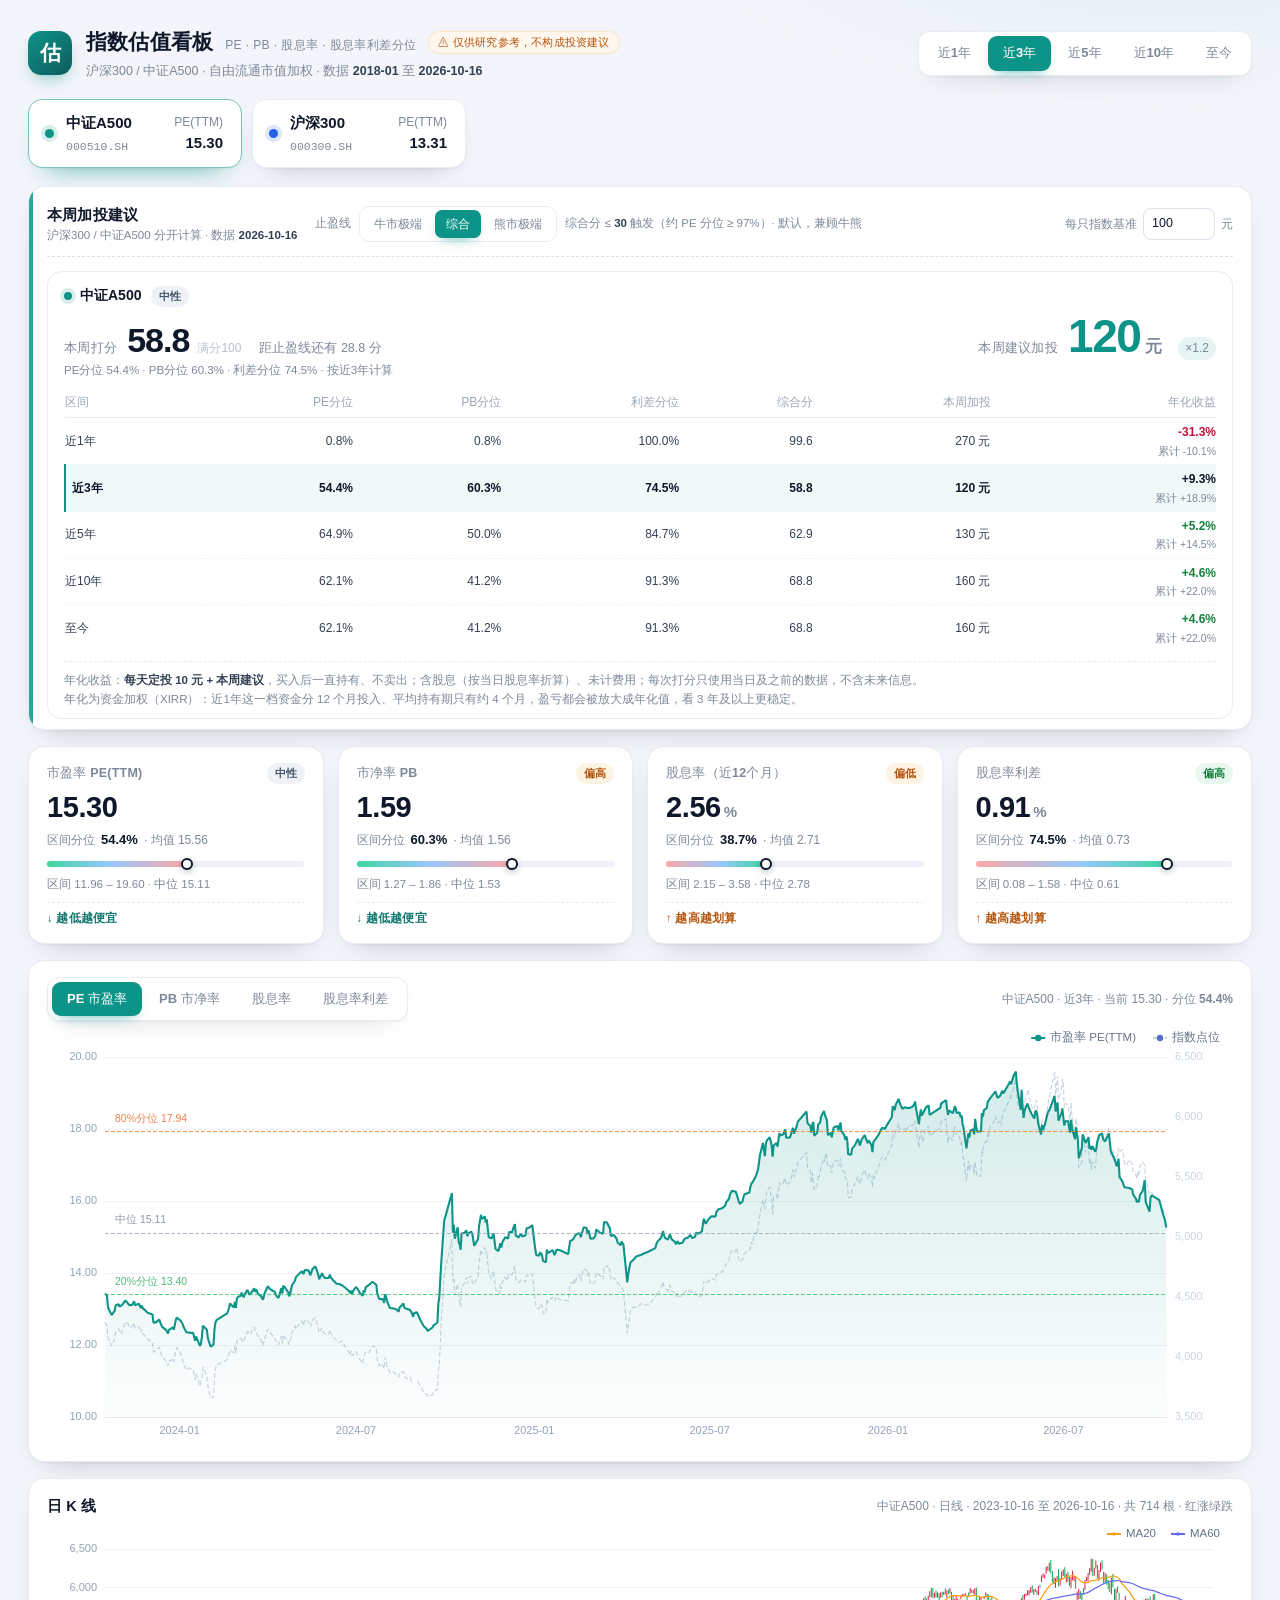
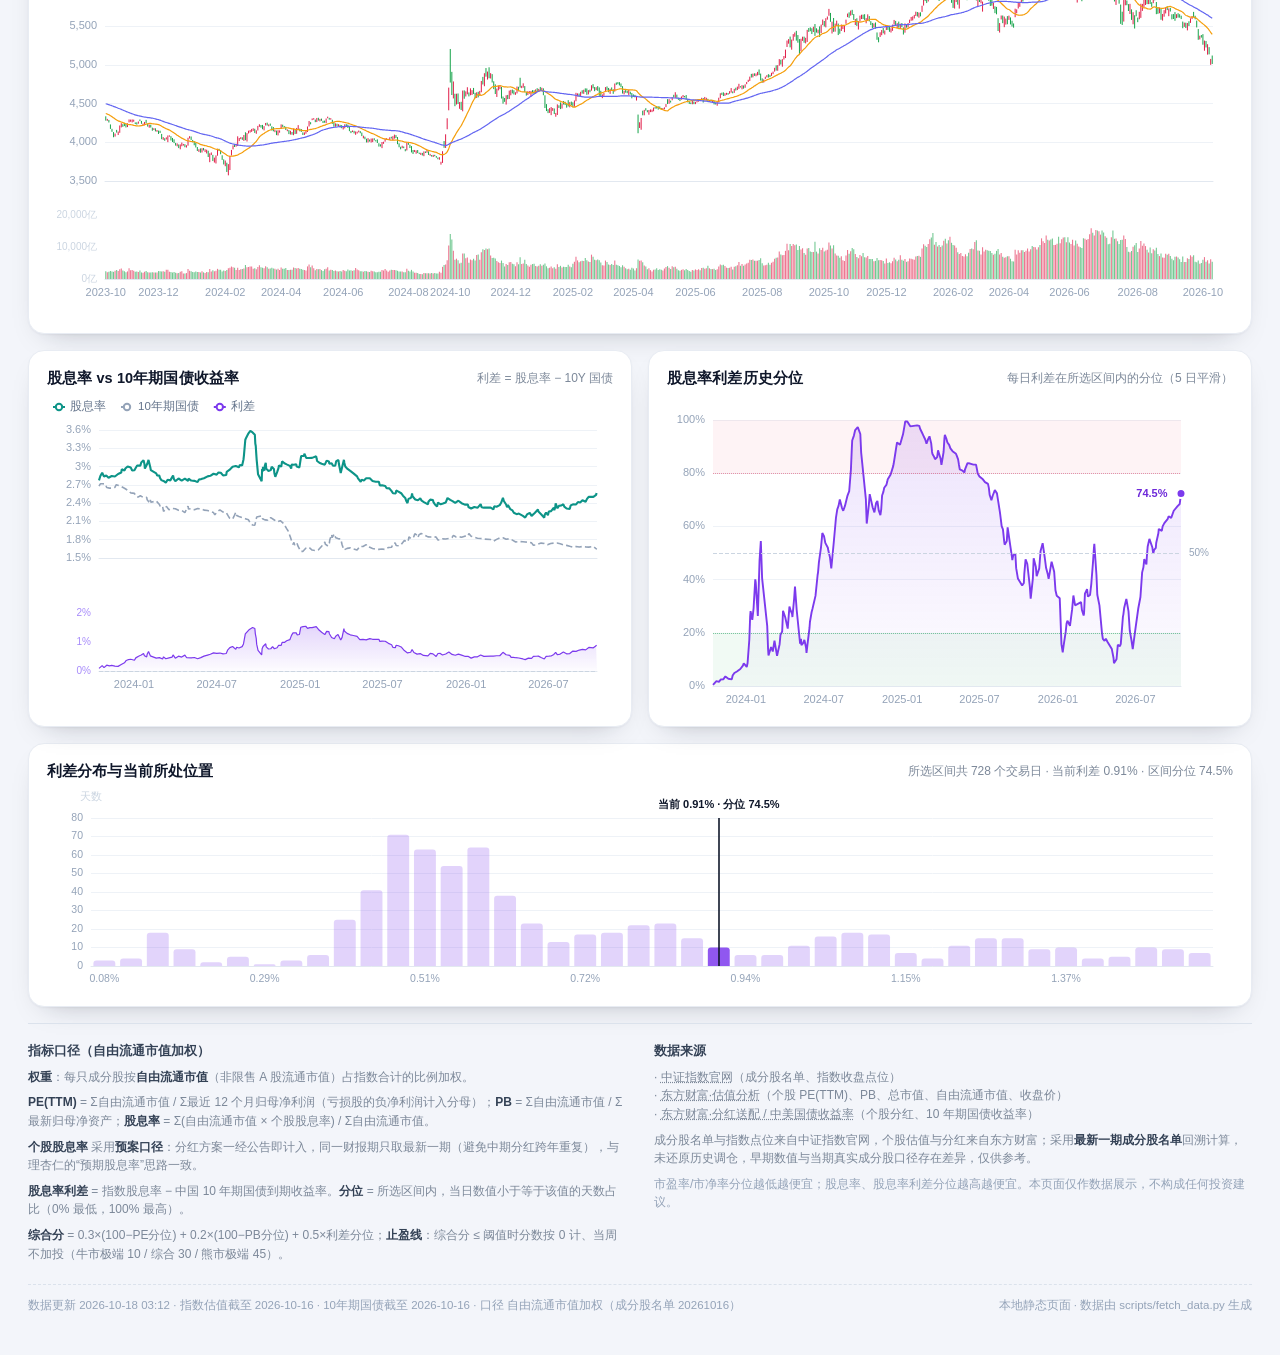
==== web/index.html @ 0ca968a6 "Initial commit" ====
<!DOCTYPE html>
<html lang="zh-CN">
<head>
<meta charset="utf-8" />
<meta name="viewport" content="width=device-width, initial-scale=1" />
<title>指数估值看板 · 沪深300 / 中证A500</title>
<link rel="stylesheet" href="styles.css" />
</head>
<body>
<div class="app">

  <header class="topbar">
    <div class="brand">
      <div class="logo">估</div>
      <div class="brand-text">
        <h1>指数估值看板<span class="brand-sub">PE · PB · 股息率 · 股息率利差分位</span><span class="risk-tag">⚠ 仅供研究参考，不构成投资建议</span></h1>
        <p class="sub">沪深300 / 中证A500 · 自由流通市值加权 · 数据 <b id="dataStart">2018-01</b> 至 <b id="dataDate">--</b></p>
      </div>
    </div>
    <div class="topbar-right">
      <div class="range-group" id="rangeGroup" role="group" aria-label="时间区间"></div>
    </div>
  </header>

  <nav class="index-tabs" id="indexTabs" aria-label="指数选择"></nav>

  <section class="card advice" id="adviceCard">
    <div class="advice-head">
      <div class="advice-title-wrap">
        <div class="advice-title">本周加投建议</div>
        <div class="advice-hint">沪深300 / 中证A500 分开计算 · 数据 <b id="adviceDate">--</b></div>
      </div>
      <div class="advice-stop">
        <span class="advice-hint">止盈线</span>
        <div class="range-group mini" id="stopGroup"></div>
        <div class="advice-stop-note" id="stopNote">--</div>
      </div>
      <label class="advice-base">每只指数基准
        <input id="adviceBase" type="number" min="10" step="10" value="100" /> 元
      </label>
    </div>
    <div class="advice-cols" id="adviceCols"></div>
  </section>

  <section class="kpis" id="kpis"></section>

  <section class="card">
    <div class="card-head">
      <div class="metric-tabs" id="metricTabs" role="tablist"></div>
      <div class="card-note" id="mainNote"></div>
    </div>
    <div id="mainChart" class="chart chart-main"></div>
  </section>

  <section class="card">
    <div class="card-head">
      <h2>日 K 线</h2>
      <div class="card-note" id="klineNote"></div>
    </div>
    <div id="klineChart" class="chart chart-k"></div>
  </section>

  <section class="grid-2">
    <div class="card">
      <div class="card-head">
        <h2>股息率 vs 10年期国债收益率</h2>
        <div class="card-note">利差 = 股息率 − 10Y 国债</div>
      </div>
      <div id="spreadChart" class="chart chart-sub"></div>
    </div>
    <div class="card">
      <div class="card-head">
        <h2>股息率利差历史分位</h2>
        <div class="card-note">每日利差在所选区间内的分位（5 日平滑）</div>
      </div>
      <div id="pctChart" class="chart chart-sub"></div>
    </div>
  </section>

  <section class="card">
    <div class="card-head">
      <h2>利差分布与当前所处位置</h2>
      <div class="card-note" id="distNote"></div>
    </div>
    <div id="distChart" class="chart chart-dist"></div>
  </section>

  <footer class="foot">
    <div class="foot-grid">
      <div>
        <h3>指标口径（自由流通市值加权）</h3>
        <p><b>权重</b>：每只成分股按<b>自由流通市值</b>（非限售 A 股流通市值）占指数合计的比例加权。</p>
        <p><b>PE(TTM)</b> = Σ自由流通市值 / Σ最近 12 个月归母净利润（亏损股的负净利润计入分母）；<b>PB</b> = Σ自由流通市值 / Σ最新归母净资产；<b>股息率</b> = Σ(自由流通市值 × 个股股息率) / Σ自由流通市值。</p>
        <p><b>个股股息率</b> 采用<b>预案口径</b>：分红方案一经公告即计入，同一财报期只取最新一期（避免中期分红跨年重复），与理杏仁的“预期股息率”思路一致。</p>
        <p><b>股息率利差</b> = 指数股息率 − 中国 10 年期国债到期收益率。<b>分位</b> = 所选区间内，当日数值小于等于该值的天数占比（0% 最低，100% 最高）。</p>
        <p><b>综合分</b> = 0.3×(100−PE分位) + 0.2×(100−PB分位) + 0.5×利差分位；<b>止盈线</b>：综合分 ≤ 阈值时分数按 0 计、当周不加投（牛市极端 10 / 综合 30 / 熊市极端 45）。</p>
      </div>
      <div>
        <h3>数据来源</h3>
        <p id="sources"></p>
        <p>成分股名单与指数点位来自中证指数官网，个股估值与分红来自东方财富；采用<b>最新一期成分股名单</b>回溯计算，未还原历史调仓，早期数值与当期真实成分股口径存在差异，仅供参考。</p>
        <p class="muted">市盈率/市净率分位越低越便宜；股息率、股息率利差分位越高越便宜。本页面仅作数据展示，不构成任何投资建议。</p>
      </div>
    </div>
    <div class="foot-bar">
      <span id="footMeta">--</span>
      <span>本地静态页面 · 数据由 scripts/fetch_data.py 生成</span>
    </div>
  </footer>
</div>

<script src="vendor/echarts.min.js"></script>
<script src="data/app-data.js"></script>
<script src="app.js"></script>
</body>
</html>
---- web/styles.css ----
:root {
  --bg: #f3f5fa;
  --card: #ffffff;
  --ink: #0f172a;
  --ink-2: #334155;
  --muted: #7c8899;
  --line: #e8ecf3;
  --line-strong: #dbe2ec;
  --accent: #2563eb;
  --accent-soft: #eff4ff;
  --green: #16a34a;
  --amber: #d97706;
  --red: #e11d48;
  --radius: 16px;
  --shadow: 0 1px 2px rgba(16, 24, 40, .04), 0 12px 28px -18px rgba(16, 24, 40, .35);
}

* { box-sizing: border-box; }

html, body { margin: 0; padding: 0; }

body {
  background:
    radial-gradient(1100px 420px at 12% -8%, rgba(37, 99, 235, .10), transparent 60%),
    radial-gradient(900px 380px at 92% -4%, rgba(13, 148, 136, .09), transparent 60%),
    var(--bg);
  color: var(--ink);
  font-family: -apple-system, BlinkMacSystemFont, "Segoe UI", "PingFang SC", "Hiragino Sans GB",
    "Microsoft YaHei", "Helvetica Neue", Arial, sans-serif;
  font-size: 14px;
  line-height: 1.55;
  -webkit-font-smoothing: antialiased;
}

.app {
  max-width: 1440px;
  margin: 0 auto;
  padding: 26px 28px 40px;
}

/* ---------- top bar ---------- */
.topbar {
  display: flex;
  align-items: center;
  justify-content: space-between;
  gap: 20px;
  flex-wrap: wrap;
  margin-bottom: 18px;
}

.brand { display: flex; align-items: center; gap: 14px; }

.logo {
  width: 44px; height: 44px;
  border-radius: 13px;
  display: grid; place-items: center;
  font-size: 21px; font-weight: 700; color: #fff;
  background: linear-gradient(140deg, var(--accent), color-mix(in srgb, var(--accent) 55%, #0f172a));
  box-shadow: 0 8px 18px -8px color-mix(in srgb, var(--accent) 70%, transparent);
  transition: background .35s ease;
}

.brand-text h1 {
  margin: 0;
  font-size: 21px;
  font-weight: 680;
  letter-spacing: .2px;
  display: flex; align-items: baseline; gap: 12px; flex-wrap: wrap;
}

.brand-sub {
  font-size: 12px;
  font-weight: 500;
  color: var(--muted);
  letter-spacing: .4px;
}

.risk-tag {
  display: inline-block;
  align-self: center;
  padding: 2px 9px;
  border-radius: 999px;
  font-size: 11px;
  font-weight: 500;
  letter-spacing: .2px;
  color: #b45309;
  background: #fff7ed;
  border: 1px solid #fde3c4;
  white-space: nowrap;
}

.brand-text .sub {
  margin: 3px 0 0;
  font-size: 12.5px;
  color: var(--muted);
}

.brand-text .sub b { color: var(--ink-2); font-weight: 600; }

/* ---------- segmented controls ---------- */
.range-group, .metric-tabs {
  display: inline-flex;
  padding: 4px;
  gap: 2px;
  background: #fff;
  border: 1px solid var(--line);
  border-radius: 12px;
  box-shadow: var(--shadow);
}

.range-group button, .metric-tabs button {
  appearance: none;
  border: 0;
  background: transparent;
  color: var(--muted);
  font: inherit;
  font-size: 13px;
  font-weight: 550;
  padding: 7px 15px;
  border-radius: 9px;
  cursor: pointer;
  transition: background .18s ease, color .18s ease;
  white-space: nowrap;
}

.range-group button:hover, .metric-tabs button:hover { color: var(--ink); background: #f4f6fb; }

.range-group button.on, .metric-tabs button.on {
  color: #fff;
  background: var(--accent);
  box-shadow: 0 6px 14px -8px color-mix(in srgb, var(--accent) 85%, transparent);
}

/* ---------- index tabs ---------- */
.index-tabs {
  display: flex;
  gap: 10px;
  margin-bottom: 18px;
  flex-wrap: wrap;
}

.index-tab {
  position: relative;
  display: flex;
  align-items: center;
  gap: 12px;
  padding: 11px 18px 11px 16px;
  background: #fff;
  border: 1px solid var(--line);
  border-radius: 14px;
  cursor: pointer;
  box-shadow: var(--shadow);
  transition: border-color .2s ease, transform .2s ease, box-shadow .2s ease;
  min-width: 214px;
}

.index-tab:hover { transform: translateY(-1px); border-color: var(--line-strong); }

.index-tab.on {
  border-color: color-mix(in srgb, var(--tab-accent) 55%, #fff);
  box-shadow: 0 1px 2px rgba(16,24,40,.04), 0 14px 30px -20px var(--tab-accent);
}

.index-tab .dot {
  width: 9px; height: 9px; border-radius: 50%;
  background: var(--tab-accent);
  box-shadow: 0 0 0 4px color-mix(in srgb, var(--tab-accent) 16%, transparent);
  flex: 0 0 auto;
}

.index-tab .it-name { font-weight: 640; font-size: 15px; }

.index-tab .it-code {
  font-size: 11.5px; color: var(--muted);
  font-family: "SF Mono", ui-monospace, Consolas, monospace;
}

.index-tab .it-pe {
  margin-left: auto;
  text-align: right;
  font-size: 12px;
  color: var(--muted);
  font-variant-numeric: tabular-nums;
}

.index-tab .it-pe b { display: block; font-size: 15px; color: var(--ink); font-weight: 650; }

/* ---------- 本周建议 ---------- */
.advice {
  padding: 16px 20px 18px;
  border: 1px solid color-mix(in srgb, var(--accent) 22%, var(--line));
  background:
    radial-gradient(620px 160px at 0% 0%, color-mix(in srgb, var(--accent) 9%, transparent), transparent 70%),
    #fff;
  position: relative;
  overflow: hidden;
}

.advice::after {
  content: '';
  position: absolute; left: 0; top: 0; bottom: 0;
  width: 4px;
  background: var(--accent);
  opacity: .85;
}

.advice-head {
  display: flex;
  align-items: center;
  gap: 18px;
  flex-wrap: wrap;
  padding-bottom: 12px;
  border-bottom: 1px dashed var(--line-strong);
}

.advice-title { font-size: 15px; font-weight: 680; letter-spacing: .2px; }

.advice-hint { font-size: 11.5px; color: var(--muted); font-weight: 400; }
.advice-hint b { color: var(--ink-2); font-weight: 600; }

.advice-stop { display: flex; align-items: center; gap: 8px; flex-wrap: wrap; }

.advice-stop-note { font-size: 11.5px; color: var(--muted); }
.advice-stop-note b { color: var(--ink-2); }

.range-group.mini { padding: 3px; border-radius: 10px; box-shadow: none; }
.range-group.mini button { padding: 5px 11px; font-size: 12px; border-radius: 7px; }

.advice-base {
  margin-left: auto;
  display: inline-flex; align-items: center; gap: 6px;
  font-size: 12px; color: var(--muted);
}

.advice-base input {
  width: 72px;
  padding: 5px 8px;
  border: 1px solid var(--line-strong);
  border-radius: 8px;
  font: inherit; font-size: 12.5px;
  font-variant-numeric: tabular-nums;
  color: var(--ink); background: #fff; outline: none;
}

.advice-base input:focus { border-color: var(--accent); box-shadow: 0 0 0 3px color-mix(in srgb, var(--accent) 14%, transparent); }

.advice-cols { display: block; padding-top: 14px; }

.advice-col {
  border: 1px solid var(--line);
  border-radius: 14px;
  padding: 13px 16px 10px;
  background: #fff;
}

.advice-col-head { display: flex; align-items: center; justify-content: flex-start; gap: 10px; }

.advice-col-name {
  display: inline-flex; align-items: center; gap: 8px;
  font-weight: 650; font-size: 14px;
}

.advice-col-name i {
  width: 8px; height: 8px; border-radius: 50%;
  background: var(--col-accent);
  box-shadow: 0 0 0 4px color-mix(in srgb, var(--col-accent) 15%, transparent);
}

.advice-col-main { display: flex; align-items: baseline; justify-content: space-between; gap: 16px; margin-top: 6px; }

.advice-score-wrap { display: flex; align-items: baseline; gap: 8px; flex-wrap: wrap; }

.advice-col-label {
  font-size: 12.5px; color: var(--muted); letter-spacing: .3px;
  margin-right: 2px;
}

.advice-col-max { font-size: 12px; color: #b6c0cf; margin-right: 10px; }

.advice-col-score {
  font-size: 34px; font-weight: 720; letter-spacing: -1px; line-height: 1.1;
  font-variant-numeric: tabular-nums;
}

.advice-col-gap { font-size: 12.5px; color: var(--muted); }
.advice-col-gap.hit { color: #be123c; font-weight: 600; }

.advice-col-amount { display: flex; align-items: baseline; gap: 10px; margin-left: auto; }

.advice-col-amount .lbl { font-size: 13px; color: var(--muted); letter-spacing: .3px; }

.advice-col-amount .val {
  font-size: 46px; font-weight: 780; line-height: 1; letter-spacing: -1.5px;
  color: var(--col-accent); font-variant-numeric: tabular-nums;
}

.advice-col-amount .val b { font-size: inherit; font-weight: inherit; }

.advice-col-amount .val i {
  font-style: normal; font-size: 17px; font-weight: 600;
  margin-left: 5px; color: var(--muted); letter-spacing: 0;
}

.advice-col-amount .val.stop { color: #be123c; }

.advice-col-amount .mult {
  font-size: 12px; color: var(--muted); font-variant-numeric: tabular-nums;
  margin-left: 6px; padding: 2px 7px; border-radius: 999px;
  background: color-mix(in srgb, var(--col-accent) 10%, transparent);
}

.advice-table tr.dead td { color: #c3cbd6; }
.advice-table tr.dead td:first-child { text-decoration: line-through; }

.dead-tag {
  font-size: 11px; color: #9aa6b6; background: #f1f4f9;
  padding: 1px 6px; border-radius: 999px;
}

.advice-table td.up { color: #15803d; font-weight: 600; }
.advice-table td.down { color: #be123c; font-weight: 600; }
.advice-table tr.dead td.up, .advice-table tr.dead td.down { color: #c3cbd6; }

.advice-table td .sub {
  font-size: 10.5px; font-weight: 500; color: var(--muted);
  margin-top: 1px; font-variant-numeric: tabular-nums;
}

.advice-foot {
  margin-top: 10px;
  padding-top: 9px;
  border-top: 1px dashed var(--line);
  font-size: 11.5px;
  color: var(--muted);
  line-height: 1.6;
}

.advice-foot b { color: var(--ink-2); font-weight: 600; }

.advice-col-sub { font-size: 11.5px; color: var(--muted); margin-top: 2px; }

.advice-table { width: 100%; border-collapse: collapse; margin-top: 10px; font-size: 12px; }

.advice-table th {
  text-align: right; font-weight: 500; color: #9aa6b6;
  padding: 4px 0 5px; border-bottom: 1px solid var(--line);
}

.advice-table th:first-child, .advice-table td:first-child { text-align: left; }

.advice-table td {
  padding: 5px 0; text-align: right; color: var(--ink-2);
  border-bottom: 1px dashed #f1f4f9;
  font-variant-numeric: tabular-nums;
}

.advice-table tr:last-child td { border-bottom: 0; }

.advice-table tr.on td {
  color: var(--ink); font-weight: 650;
  background: color-mix(in srgb, var(--col-accent) 6%, transparent);
}

.advice-table tr.on td:first-child { border-left: 2px solid var(--col-accent); padding-left: 6px; }

.stop-tag {
  font-size: 11px; color: #be123c; background: #fdeaef;
  padding: 1px 6px; border-radius: 999px;
}

.strike { text-decoration: line-through; color: #b6c0cf; font-weight: 500; }

.advice-col-score i { font-style: normal; font-size: 20px; color: #b6c0cf; margin: 0 2px; }

.tone-good { color: #15803d; background: #e9f8ee; }
.tone-mid  { color: #475569; background: #eef2f7; }
.tone-warn { color: #b45309; background: #fdf3e3; }
.tone-bad  { color: #be123c; background: #fdeaef; }

/* ---------- KPI cards ---------- */
.kpis {  display: grid;
  grid-template-columns: repeat(4, minmax(0, 1fr));
  gap: 14px;
  margin-bottom: 16px;
}

.kpi {
  background: var(--card);
  border: 1px solid var(--line);
  border-radius: var(--radius);
  padding: 16px 18px 15px;
  box-shadow: var(--shadow);
}

.kpi-top { display: flex; align-items: center; justify-content: space-between; gap: 8px; }

.kpi-name { font-size: 12.5px; color: var(--muted); font-weight: 550; letter-spacing: .2px; }

.badge {
  font-size: 11px;
  font-weight: 600;
  padding: 2px 8px;
  border-radius: 999px;
  white-space: nowrap;
}

.tone-good { color: #15803d; background: #e9f8ee; }
.tone-mid  { color: #475569; background: #eef2f7; }
.tone-warn { color: #b45309; background: #fdf3e3; }
.tone-bad  { color: #be123c; background: #fdeaef; }

.kpi-value {
  margin-top: 8px;
  font-size: 29px;
  font-weight: 680;
  letter-spacing: -.4px;
  line-height: 1.1;
  font-variant-numeric: tabular-nums;
}

.kpi-value .unit { font-size: 15px; font-weight: 550; color: var(--muted); margin-left: 3px; }
.kpi-value .delta { font-size: 12px; font-weight: 600; margin-left: 8px; }
.delta.up { color: var(--red); }
.delta.down { color: var(--green); }

.kpi-meta {
  margin-top: 6px;
  font-size: 12px;
  color: var(--muted);
  display: flex; align-items: baseline; gap: 6px;
}

.kpi-meta b { color: var(--ink); font-weight: 650; font-variant-numeric: tabular-nums; font-size: 13px; }

.pct-track {
  position: relative;
  height: 6px;
  margin: 11px 0 9px;
  border-radius: 999px;
  background: #eef1f7;
  overflow: visible;
}

.pct-fill {
  position: absolute; left: 0; top: 0; bottom: 0;
  border-radius: 999px;
  background: linear-gradient(90deg, #34d399, #93c5fd 45%, #fca5a5);
  opacity: .95;
}

.pct-dot {
  position: absolute; top: 50%;
  width: 12px; height: 12px;
  margin-left: -6px;
  transform: translateY(-50%);
  border-radius: 50%;
  background: #fff;
  border: 2.5px solid var(--ink);
  box-shadow: 0 2px 6px rgba(15, 23, 42, .25);
}

.kpi-range {
  font-size: 11.5px;
  color: var(--muted);
  display: flex; justify-content: space-between; gap: 8px;
  font-variant-numeric: tabular-nums;
}

.kpi-hint {
  margin-top: 8px;
  padding-top: 7px;
  border-top: 1px dashed var(--line);
  font-size: 11.5px;
  font-weight: 600;
  letter-spacing: .2px;
}

.kpi-hint.low { color: #0f766e; }
.kpi-hint.high { color: #b45309; }

/* ---------- cards & charts ---------- */
.card {
  background: var(--card);
  border: 1px solid var(--line);
  border-radius: var(--radius);
  box-shadow: var(--shadow);
  padding: 16px 18px 10px;
  margin-bottom: 16px;
}

.card-head {
  display: flex;
  align-items: center;
  justify-content: space-between;
  gap: 14px;
  flex-wrap: wrap;
  margin-bottom: 6px;
}

.card-head h2 {
  margin: 0;
  font-size: 14.5px;
  font-weight: 640;
  letter-spacing: .1px;
}

.card-note { font-size: 12px; color: var(--muted); }

.chart { width: 100%; }
.chart-main { height: 424px; }
.chart-k { height: 400px; }
.chart-sub { height: 320px; }
.chart-dist { height: 208px; }

.grid-2 {
  display: grid;
  grid-template-columns: 1fr 1fr;
  gap: 16px;
}

/* ---------- footer ---------- */
.foot {
  margin-top: 6px;
  border-top: 1px solid var(--line-strong);
  padding-top: 18px;
  color: var(--muted);
  font-size: 12px;
}

.foot-grid {
  display: grid;
  grid-template-columns: 1fr 1fr;
  gap: 28px;
}

.foot h3 {
  margin: 0 0 6px;
  font-size: 12.5px;
  color: var(--ink-2);
  font-weight: 640;
}

.foot p { margin: 0 0 7px; }
.foot b { color: var(--ink-2); font-weight: 600; }
.foot .muted { color: #94a3b8; }

.foot-bar {
  display: flex; justify-content: space-between; gap: 12px; flex-wrap: wrap;
  margin-top: 14px;
  padding-top: 12px;
  border-top: 1px dashed var(--line-strong);
  font-size: 11.5px;
  color: #94a3b8;
}

@media (max-width: 1080px) {
  .kpis { grid-template-columns: repeat(2, minmax(0, 1fr)); }
  .grid-2 { grid-template-columns: 1fr; }
}

@media (max-width: 720px) {
  .app { padding: 18px 14px 30px; }
  .kpis { grid-template-columns: 1fr; }
  .advice-grid { grid-template-columns: 1fr; gap: 14px; }
  .advice-right { border-left: 0; border-top: 1px dashed var(--line-strong); padding-left: 0; padding-top: 14px; }
  .advice-score { font-size: 32px; }
  .advice-amount { font-size: 34px; }
  .foot-grid { grid-template-columns: 1fr; gap: 14px; }
  .chart-main { height: 340px; }
  .index-tab { min-width: 0; flex: 1 1 100%; }
  .brand-text h1 { font-size: 18px; }
}
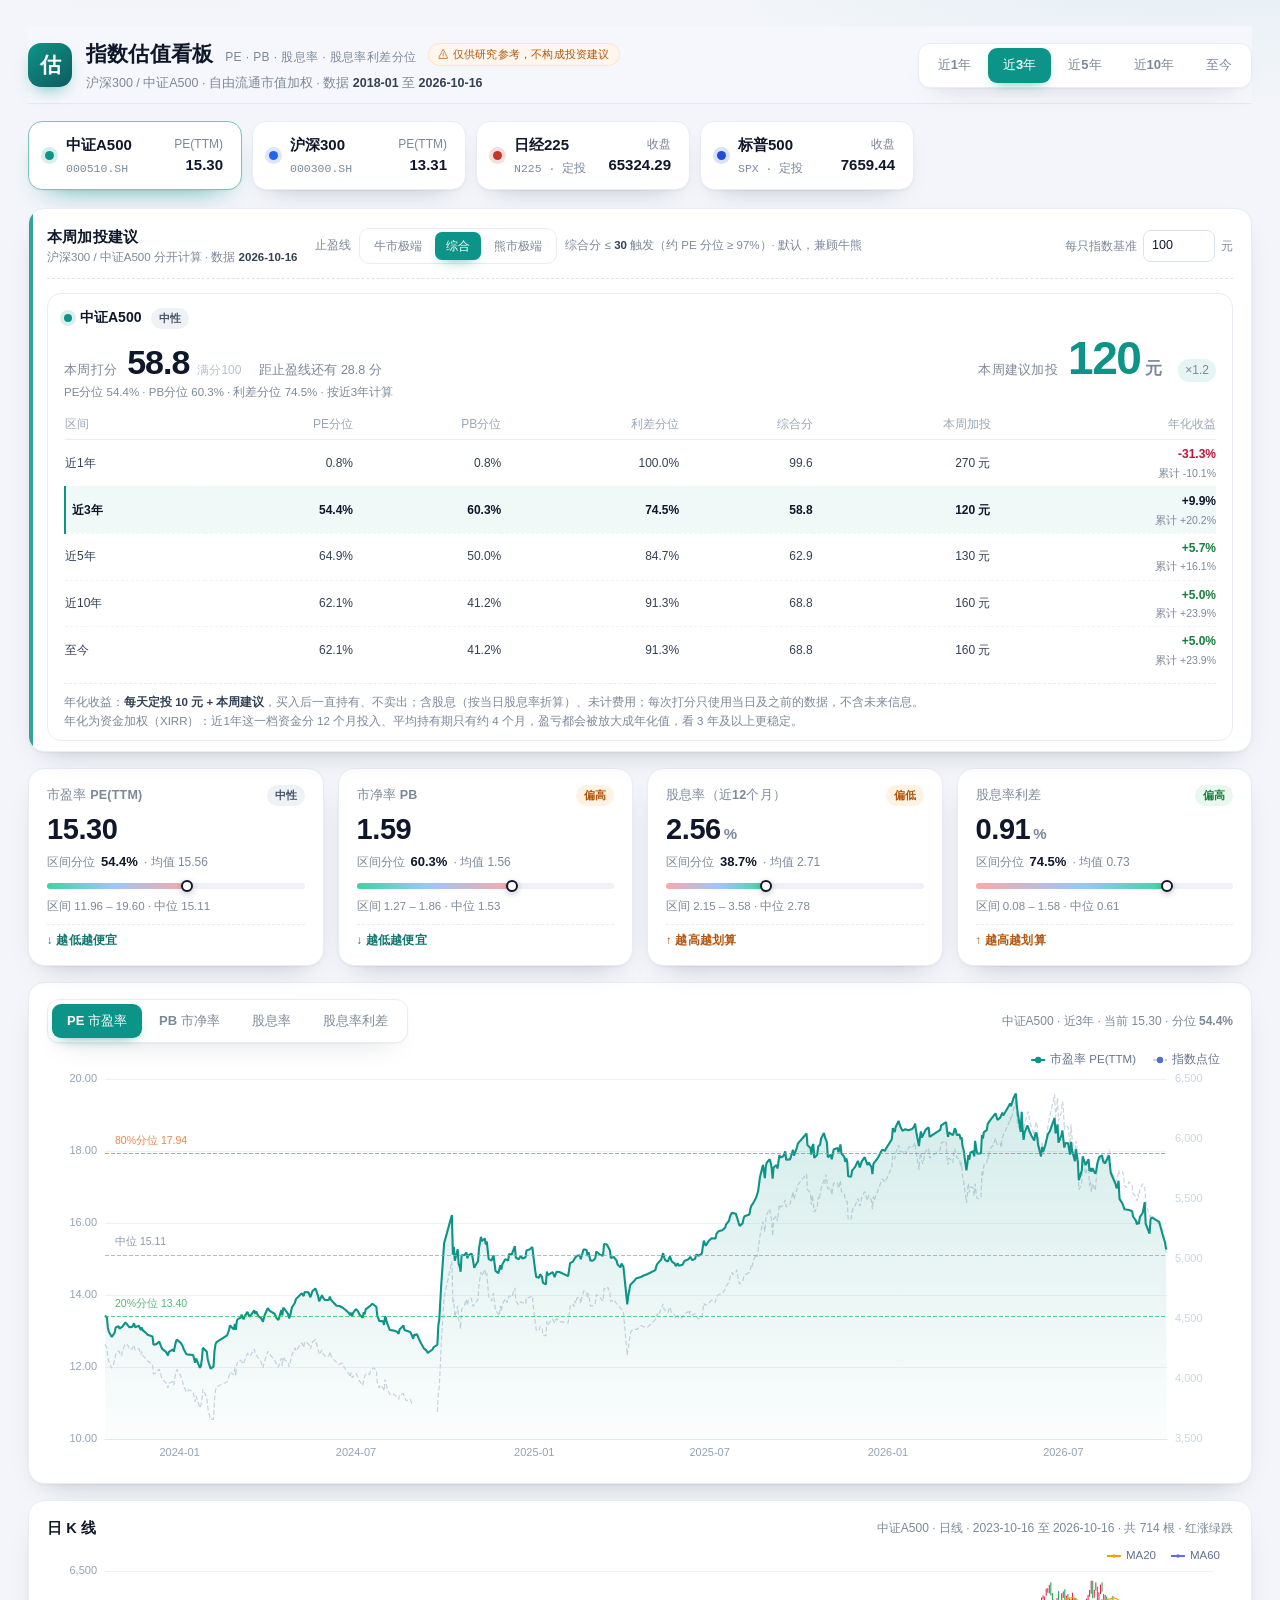
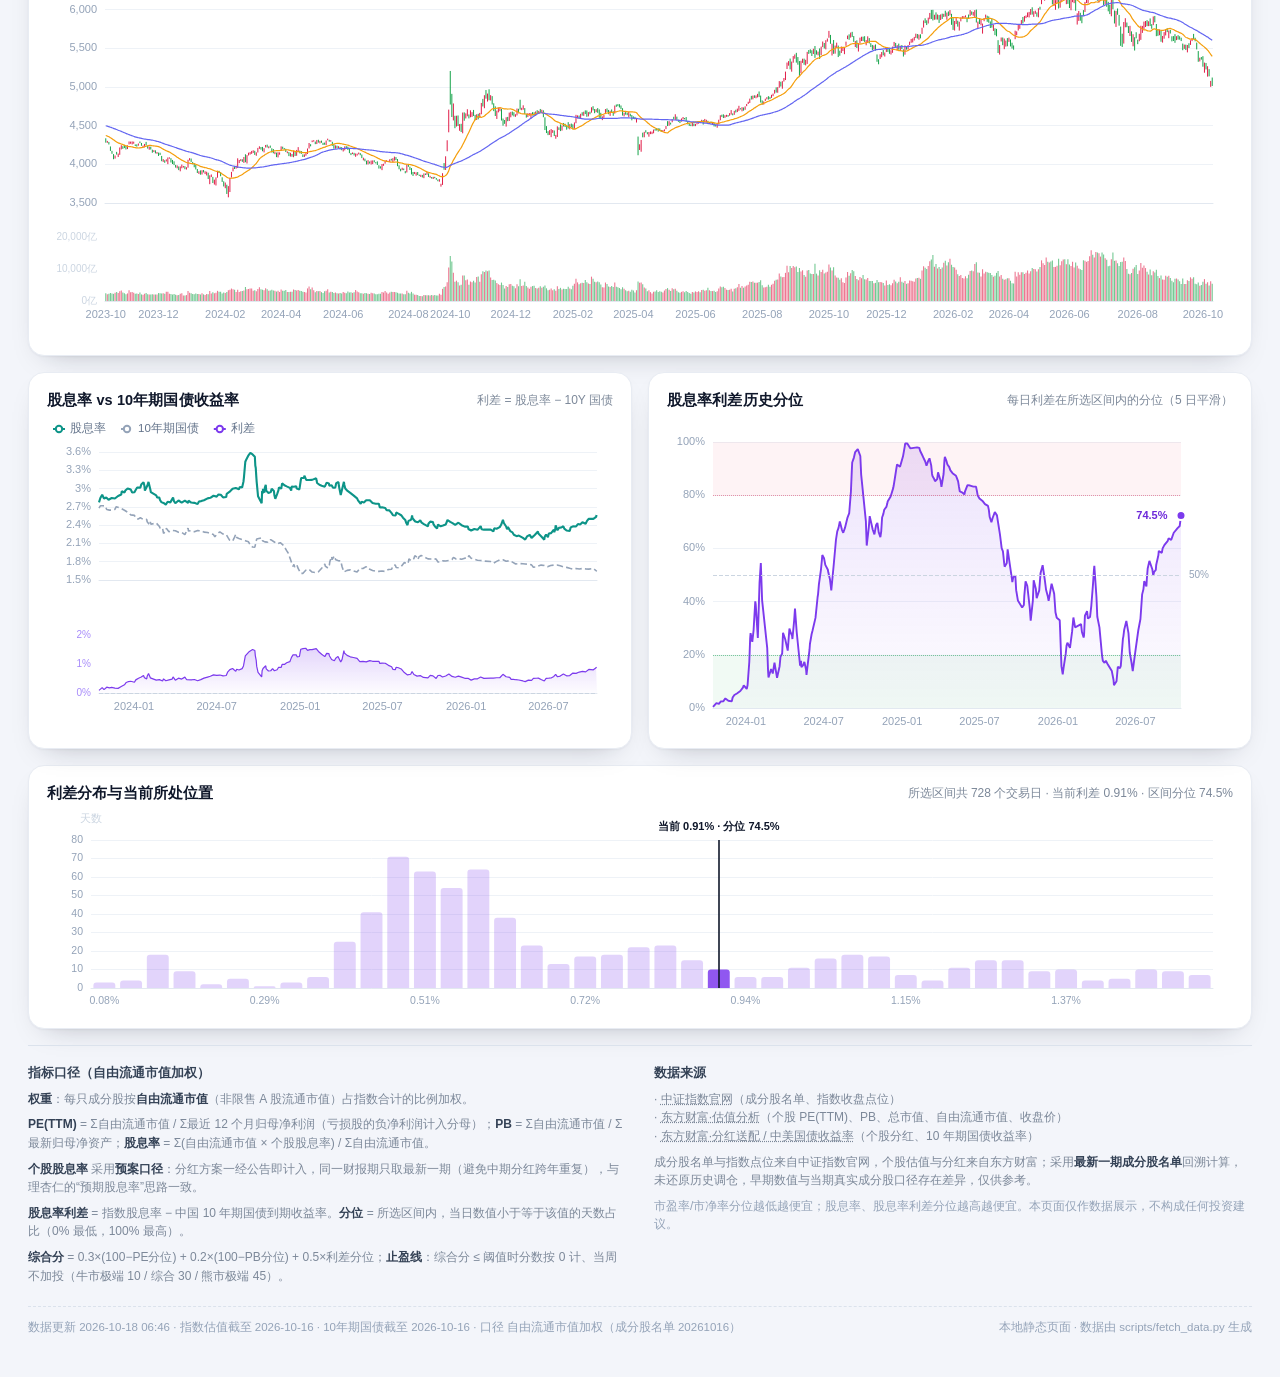
==== commit 1be075db: "日经225 + 标普500" ====
--- a/web/index.html
+++ b/web/index.html
@@ -17,14 +17,48 @@
         <p class="sub">沪深300 / 中证A500 · 自由流通市值加权 · 数据 <b id="dataStart">2018-01</b> 至 <b id="dataDate">--</b></p>
       </div>
     </div>
-    <div class="topbar-right">
+    <div class="topbar-right a-share-only">
       <div class="range-group" id="rangeGroup" role="group" aria-label="时间区间"></div>
     </div>
   </header>
 
   <nav class="index-tabs" id="indexTabs" aria-label="指数选择"></nav>
 
-  <section class="card advice" id="adviceCard">
+  <section class="card nikkei" id="nikkeiCard" hidden>
+    <div class="card-head">
+      <h2 id="nkTitle">日经225 · 定投年化</h2>
+      <div class="nk-range">
+        <span class="nk-group">
+          <input id="nkFromY" class="nk-part y" type="text" inputmode="numeric" maxlength="4" spellcheck="false" autocomplete="off" aria-label="起始年" placeholder="1989" /><i class="nk-unit">年</i>
+          <input id="nkFromM" class="nk-part m" type="text" inputmode="numeric" maxlength="2" spellcheck="false" autocomplete="off" aria-label="起始月" placeholder="12" /><i class="nk-unit">月</i>
+          <input id="nkFromD" class="nk-part d" type="text" inputmode="numeric" maxlength="2" spellcheck="false" autocomplete="off" aria-label="起始日" placeholder="29" /><i class="nk-unit">日</i>
+        </span>
+        <span class="nk-dash">—</span>
+        <span class="nk-group">
+          <input id="nkToY" class="nk-part y" type="text" inputmode="numeric" maxlength="4" spellcheck="false" autocomplete="off" aria-label="结束年" placeholder="2026" /><i class="nk-unit">年</i>
+          <input id="nkToM" class="nk-part m" type="text" inputmode="numeric" maxlength="2" spellcheck="false" autocomplete="off" aria-label="结束月" placeholder="10" /><i class="nk-unit">月</i>
+          <input id="nkToD" class="nk-part d" type="text" inputmode="numeric" maxlength="2" spellcheck="false" autocomplete="off" aria-label="结束日" placeholder="16" /><i class="nk-unit">日</i>
+        </span>
+      </div>
+    </div>
+    <div class="nk-range-note" id="nkRangeNote">数据范围 --</div>
+    <div id="nikkeiChart" class="chart chart-nk"></div>
+    <div class="nk-result">
+      <div class="nk-block">
+        <div class="nk-label">定投年化收益</div>
+        <div class="nk-val" id="nkIrr">--</div>
+        <div class="nk-sub" id="nkIrrSub">--</div>
+      </div>
+      <div class="nk-block">
+        <div class="nk-label">同期一次性买入</div>
+        <div class="nk-val small" id="nkBh">--</div>
+        <div class="nk-sub" id="nkBhSub">--</div>
+      </div>
+    </div>
+    <div class="nk-note" id="nkNote">--</div>
+  </section>
+
+  <section class="card advice a-share-only" id="adviceCard">
     <div class="advice-head">
       <div class="advice-title-wrap">
         <div class="advice-title">本周加投建议</div>
@@ -42,9 +76,9 @@
     <div class="advice-cols" id="adviceCols"></div>
   </section>
 
-  <section class="kpis" id="kpis"></section>
+  <section class="kpis a-share-only" id="kpis"></section>
 
-  <section class="card">
+  <section class="card a-share-only">
     <div class="card-head">
       <div class="metric-tabs" id="metricTabs" role="tablist"></div>
       <div class="card-note" id="mainNote"></div>
@@ -52,7 +86,7 @@
     <div id="mainChart" class="chart chart-main"></div>
   </section>
 
-  <section class="card">
+  <section class="card a-share-only">
     <div class="card-head">
       <h2>日 K 线</h2>
       <div class="card-note" id="klineNote"></div>
@@ -60,7 +94,7 @@
     <div id="klineChart" class="chart chart-k"></div>
   </section>
 
-  <section class="grid-2">
+  <section class="grid-2 a-share-only">
     <div class="card">
       <div class="card-head">
         <h2>股息率 vs 10年期国债收益率</h2>
@@ -77,7 +111,7 @@
     </div>
   </section>
 
-  <section class="card">
+  <section class="card a-share-only">
     <div class="card-head">
       <h2>利差分布与当前所处位置</h2>
       <div class="card-note" id="distNote"></div>
@@ -85,7 +119,7 @@
     <div id="distChart" class="chart chart-dist"></div>
   </section>
 
-  <footer class="foot">
+  <footer class="foot a-share-only">
     <div class="foot-grid">
       <div>
         <h3>指标口径（自由流通市值加权）</h3>
--- a/web/styles.css
+++ b/web/styles.css
@@ -46,6 +46,15 @@
   gap: 20px;
   flex-wrap: wrap;
   margin-bottom: 18px;
+  /* 吸顶：滚动时区间选择器始终可点（类似 Excel 锁定首行） */
+  position: sticky;
+  top: 0;
+  z-index: 40;
+  padding: 12px 0 10px;
+  background: rgba(246, 248, 252, .88);
+  backdrop-filter: blur(14px) saturate(140%);
+  -webkit-backdrop-filter: blur(14px) saturate(140%);
+  box-shadow: 0 1px 0 rgba(15, 23, 42, .05);
 }
 
 .brand { display: flex; align-items: center; gap: 14px; }
@@ -87,6 +96,100 @@
   background: #fff7ed;
   border: 1px solid #fde3c4;
   white-space: nowrap;
+}
+
+/* ---- 日经225 模式 ---- */
+body.market-mode .a-share-only { display: none !important; }
+
+.card.nikkei { margin-top: 0; }
+
+.chart-nk { height: 460px; }
+
+.nk-range { display: flex; align-items: center; gap: 10px; flex-wrap: wrap; justify-content: flex-end; }
+
+.nk-group { display: inline-flex; align-items: center; gap: 3px; }
+
+.nk-part {
+  border: 1px solid var(--line);
+  background: #fff;
+  border-radius: 8px;
+  padding: 6px 4px;
+  font-size: 13px;
+  font-weight: 600;
+  color: var(--ink);
+  text-align: center;
+  font-variant-numeric: tabular-nums;
+  letter-spacing: .3px;
+  transition: border-color .15s ease, box-shadow .15s ease;
+}
+
+.nk-part.y { width: 56px; }
+.nk-part.m, .nk-part.d { width: 38px; }
+
+.nk-part::placeholder { color: #c3cbd6; font-weight: 500; }
+.nk-part:hover { border-color: #cbd5e1; }
+.nk-part:focus { outline: none; border-color: var(--accent); box-shadow: 0 0 0 3px var(--accent-soft); }
+.nk-part.bad { border-color: #be123c; box-shadow: 0 0 0 3px rgba(190, 18, 60, .12); }
+
+.nk-unit { font-style: normal; font-size: 11.5px; color: var(--muted); margin-right: 4px; }
+
+.nk-range-note {
+  margin: -4px 0 10px;
+  text-align: right;
+  font-size: 11.5px;
+  color: var(--muted);
+  font-variant-numeric: tabular-nums;
+  line-height: 1.5;
+}
+
+.nk-dash { color: var(--muted); font-size: 13px; }
+
+.nk-result {
+  display: grid;
+  grid-template-columns: repeat(2, minmax(0, 220px));
+  gap: 40px;
+  margin-top: 6px;
+  padding-top: 18px;
+  border-top: 1px dashed var(--line);
+}
+
+.nk-label { font-size: 12.5px; color: var(--muted); margin-bottom: 4px; }
+
+.nk-val {
+  font-size: 40px; font-weight: 760; letter-spacing: -1.2px; line-height: 1.1;
+  font-variant-numeric: tabular-nums;
+}
+
+.nk-val.small { font-size: 26px; font-weight: 700; letter-spacing: -.6px; }
+.nk-val.up { color: #15803d; }
+.nk-val.down { color: #be123c; }
+
+.nk-sub { font-size: 11.5px; color: var(--muted); margin-top: 4px; font-variant-numeric: tabular-nums; }
+
+.nk-note {
+  margin-top: 14px; padding-top: 12px; border-top: 1px dashed var(--line);
+  font-size: 11.5px; color: var(--muted); line-height: 1.6;
+}
+
+#nikkeiCard[hidden] { display: none !important; }
+
+@media (max-width: 720px) {
+  @media (max-width: 720px) {
+  /* 手机上吸顶会占掉太多竖向空间，改为普通排布 */
+  .topbar {
+    position: static;
+    backdrop-filter: none;
+    -webkit-backdrop-filter: none;
+    background: transparent;
+    box-shadow: none;
+    padding: 0;
+  }
+}
+
+.chart-nk { height: 320px; }
+  .nk-result { grid-template-columns: 1fr; gap: 18px; }
+  .nk-val { font-size: 32px; }
+  .nk-val.small { font-size: 22px; }
 }
 
 .brand-text .sub {
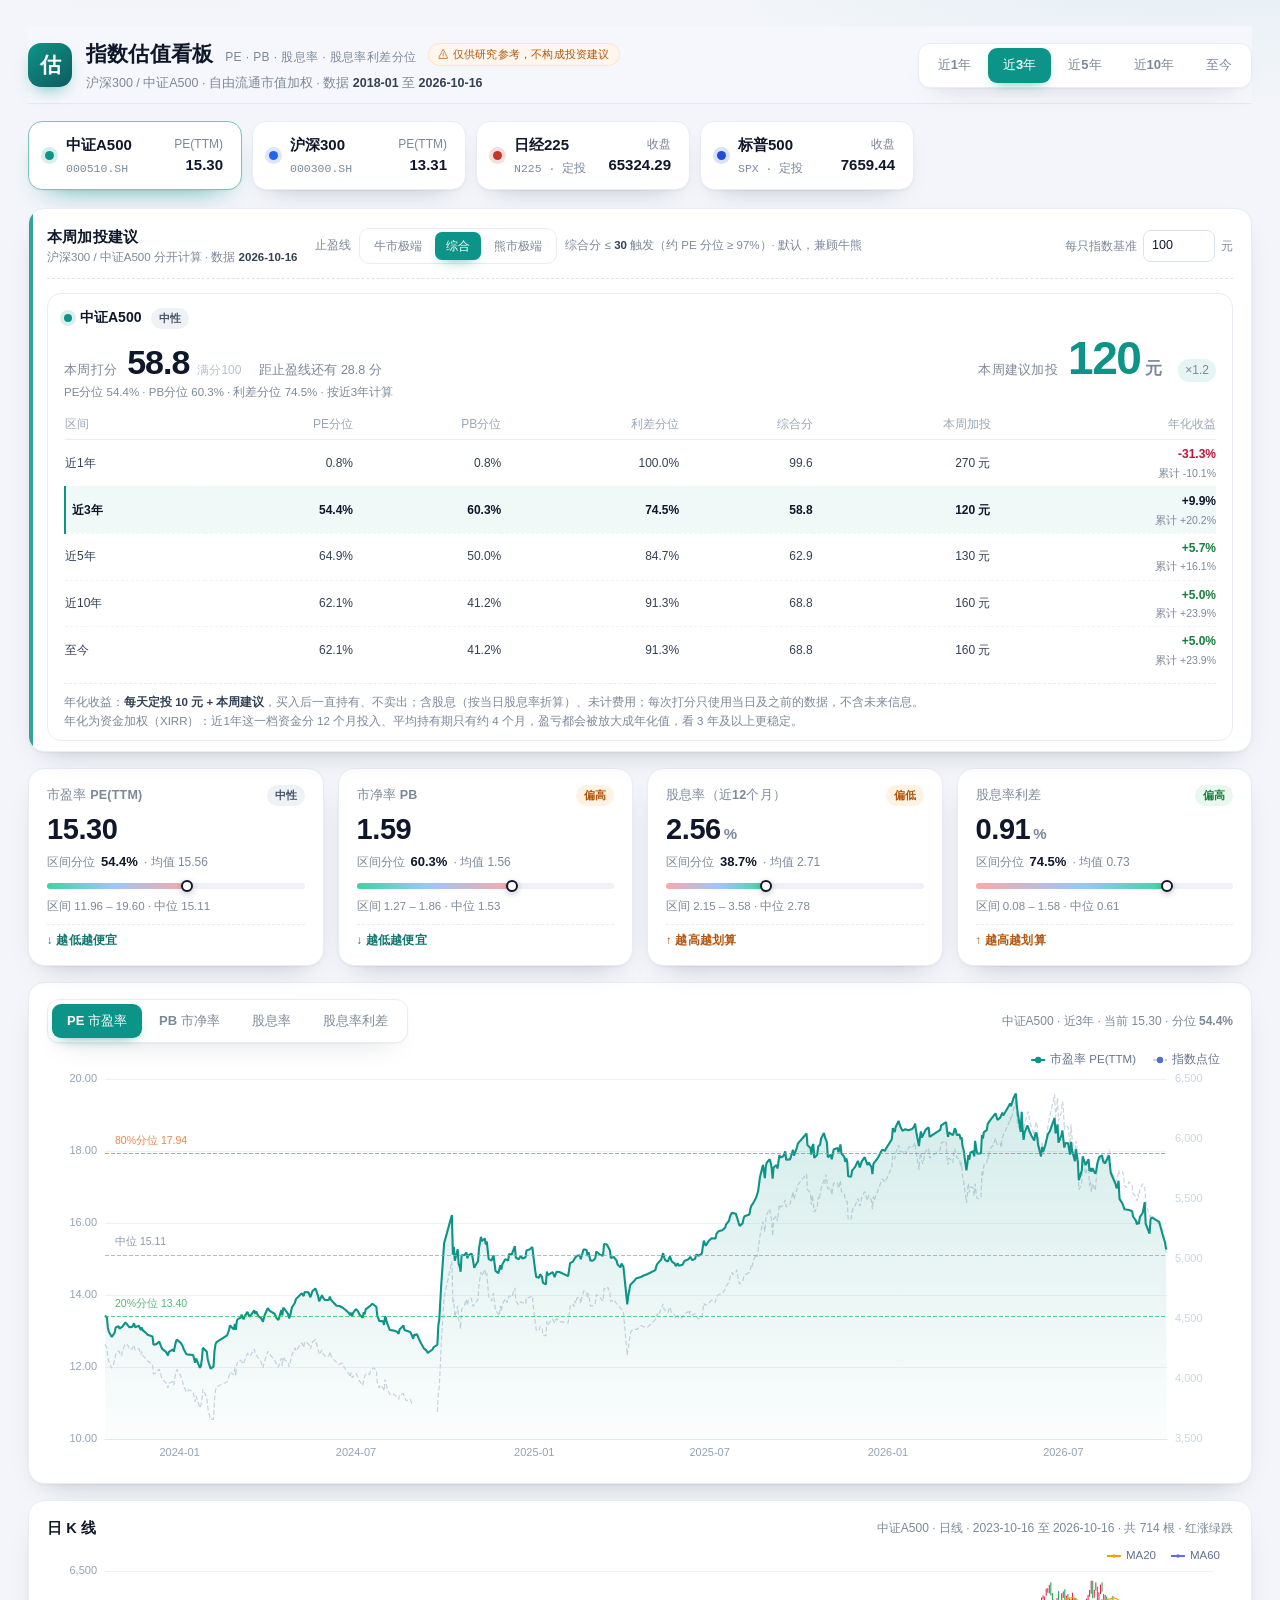
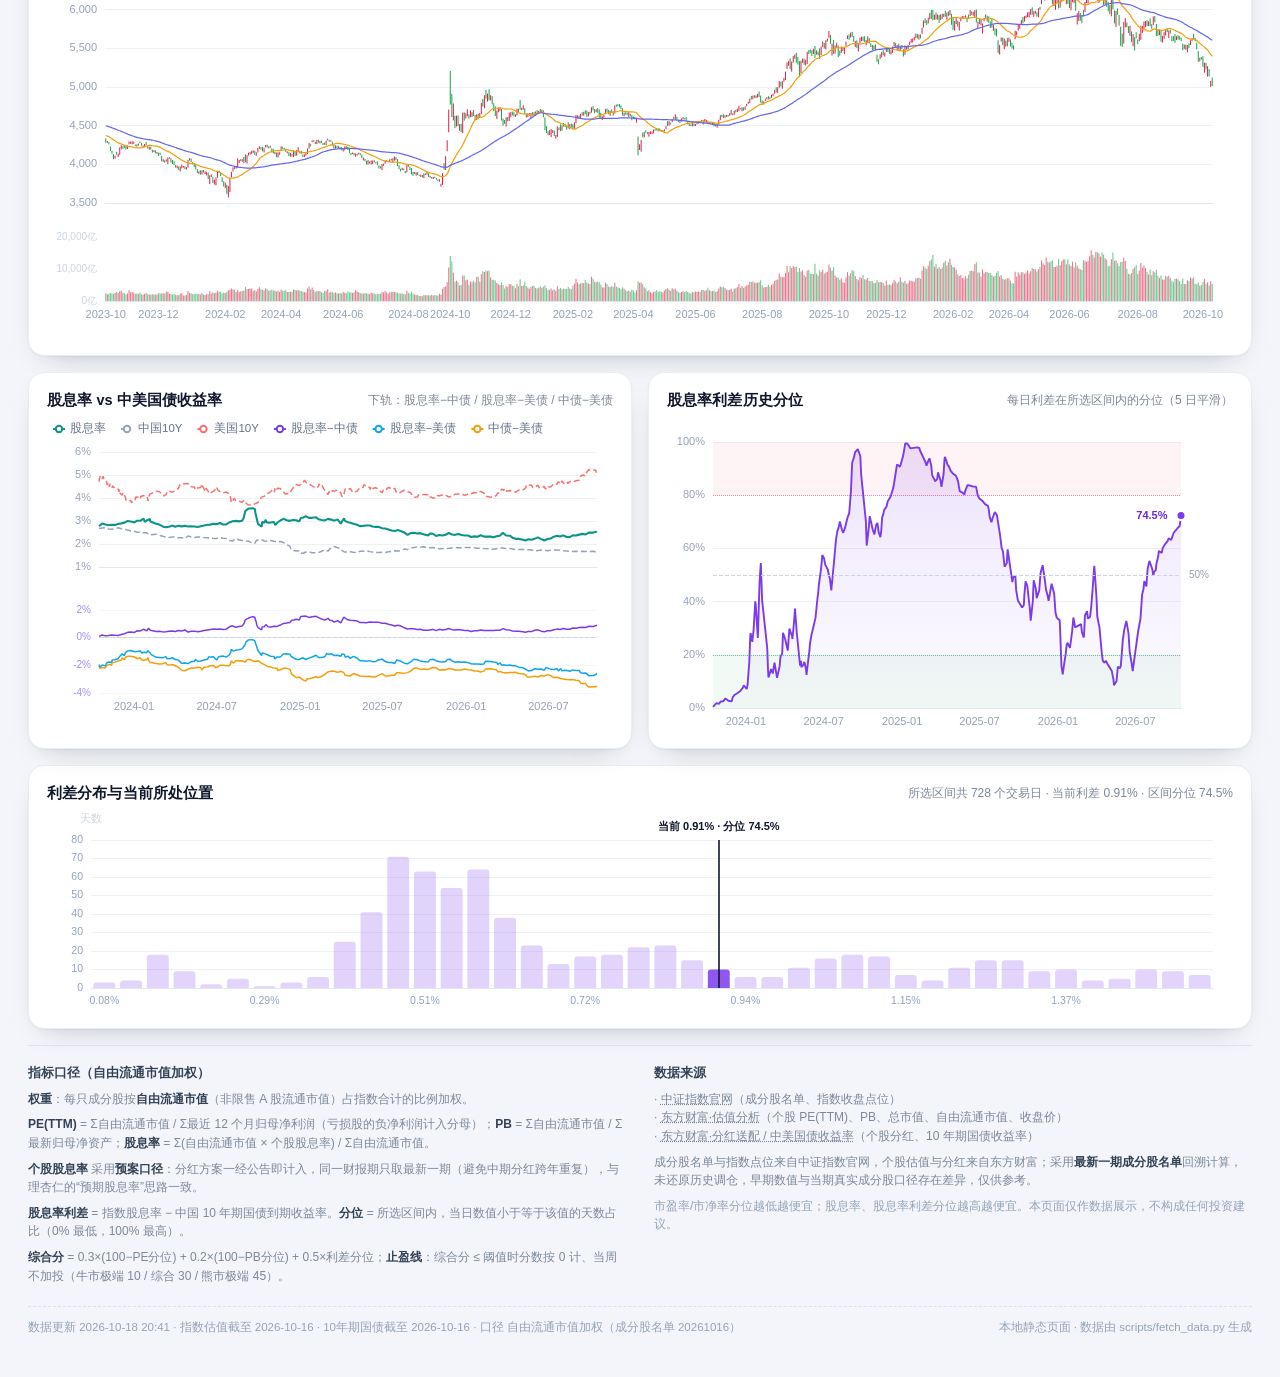
==== commit 7c1edca5: "add US 10Y & CN-US spread to rate chart" ====
--- a/web/index.html
+++ b/web/index.html
@@ -97,8 +97,8 @@
   <section class="grid-2 a-share-only">
     <div class="card">
       <div class="card-head">
-        <h2>股息率 vs 10年期国债收益率</h2>
-        <div class="card-note">利差 = 股息率 − 10Y 国债</div>
+        <h2>股息率 vs 中美国债收益率</h2>
+        <div class="card-note">下轨：股息率−中债 / 股息率−美债 / 中债−美债</div>
       </div>
       <div id="spreadChart" class="chart chart-sub"></div>
     </div>
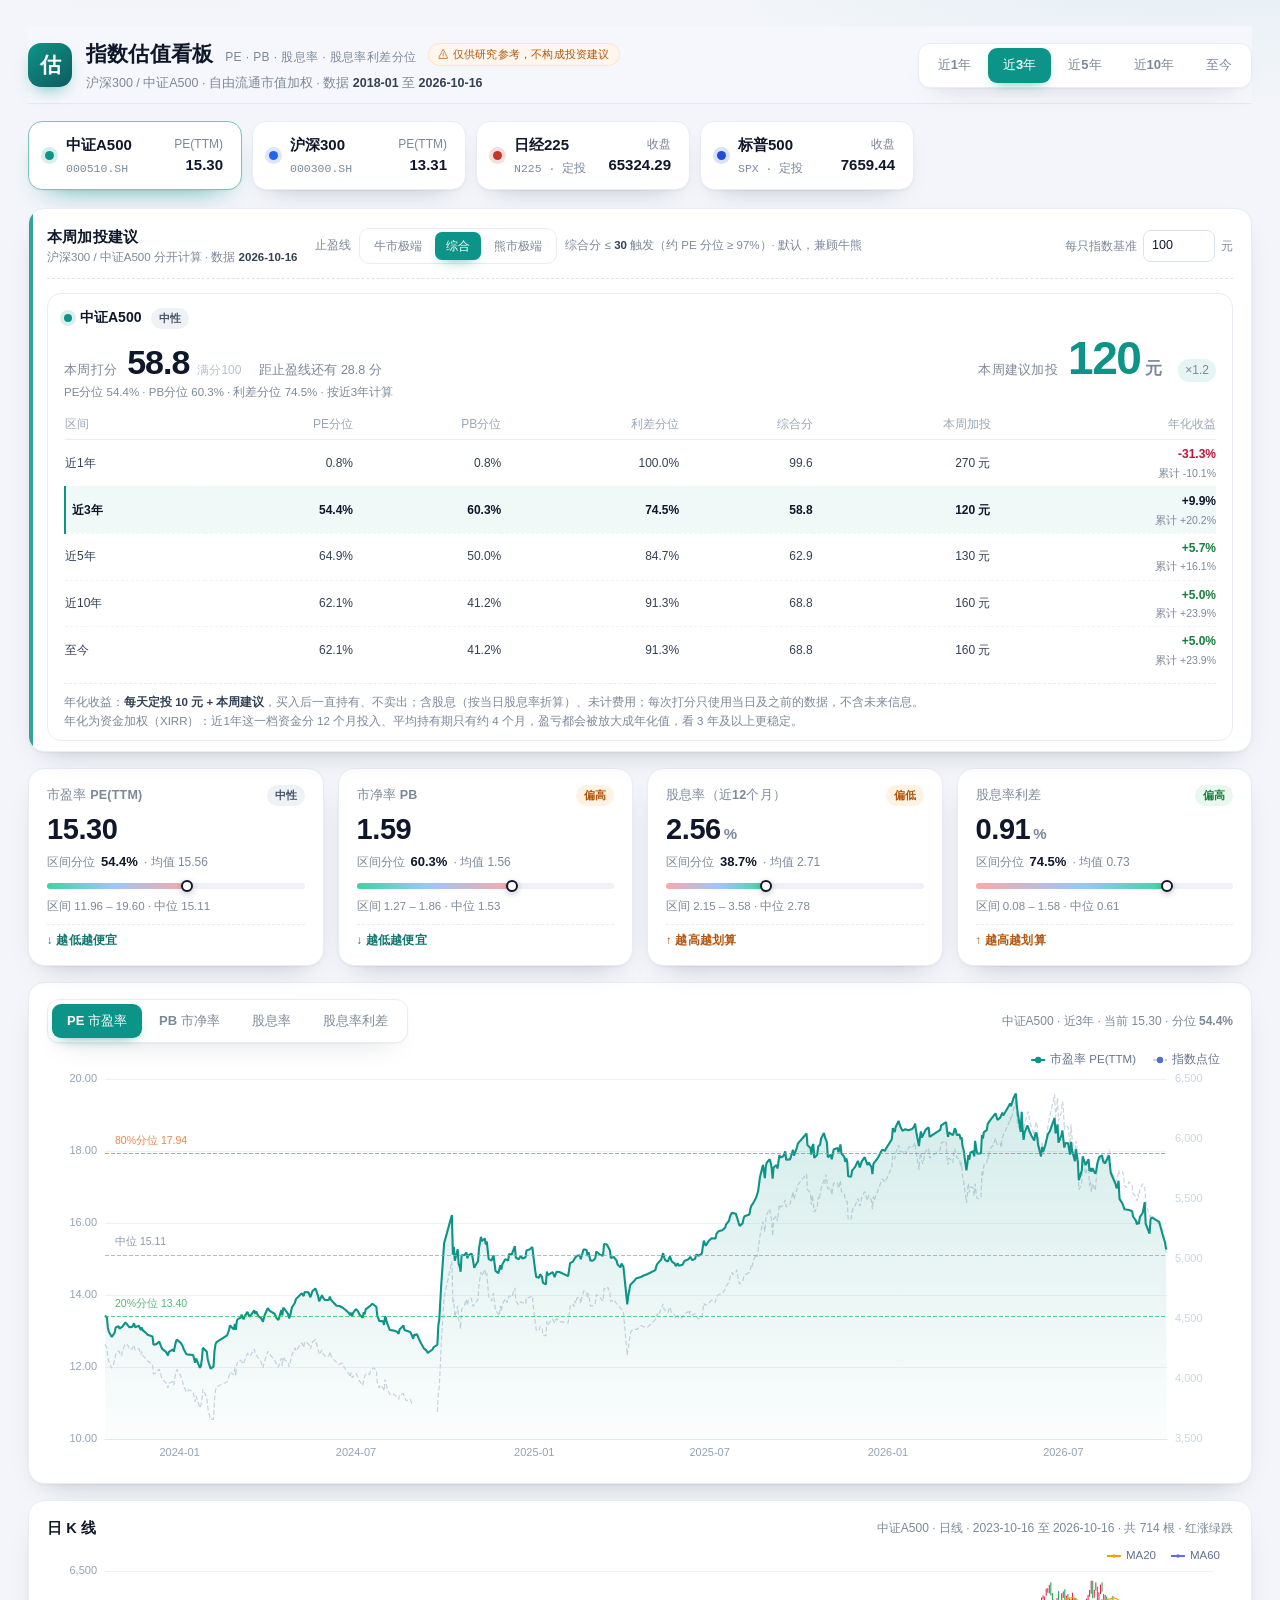
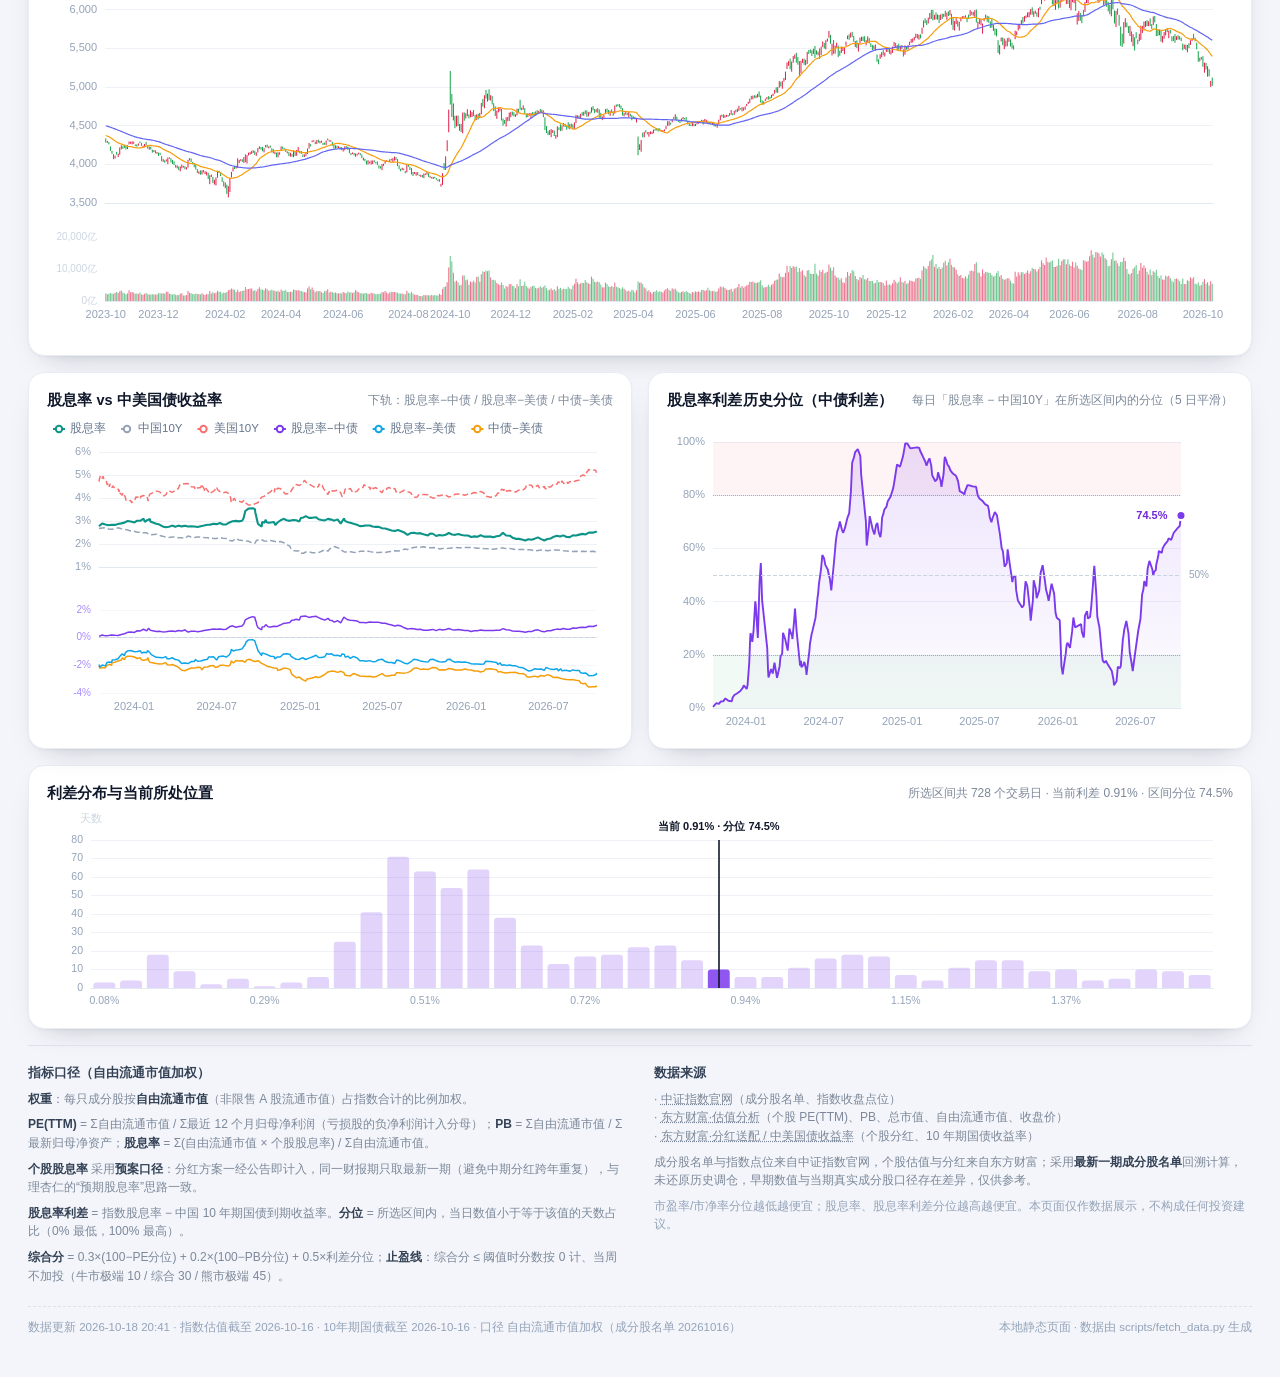
==== commit 3b9a5cdb: "clarify pct chart title: CN bond spread" ====
--- a/web/index.html
+++ b/web/index.html
@@ -104,8 +104,8 @@
     </div>
     <div class="card">
       <div class="card-head">
-        <h2>股息率利差历史分位</h2>
-        <div class="card-note">每日利差在所选区间内的分位（5 日平滑）</div>
+        <h2>股息率利差历史分位（中债利差）</h2>
+        <div class="card-note">每日「股息率 − 中国10Y」在所选区间内的分位（5 日平滑）</div>
       </div>
       <div id="pctChart" class="chart chart-sub"></div>
     </div>
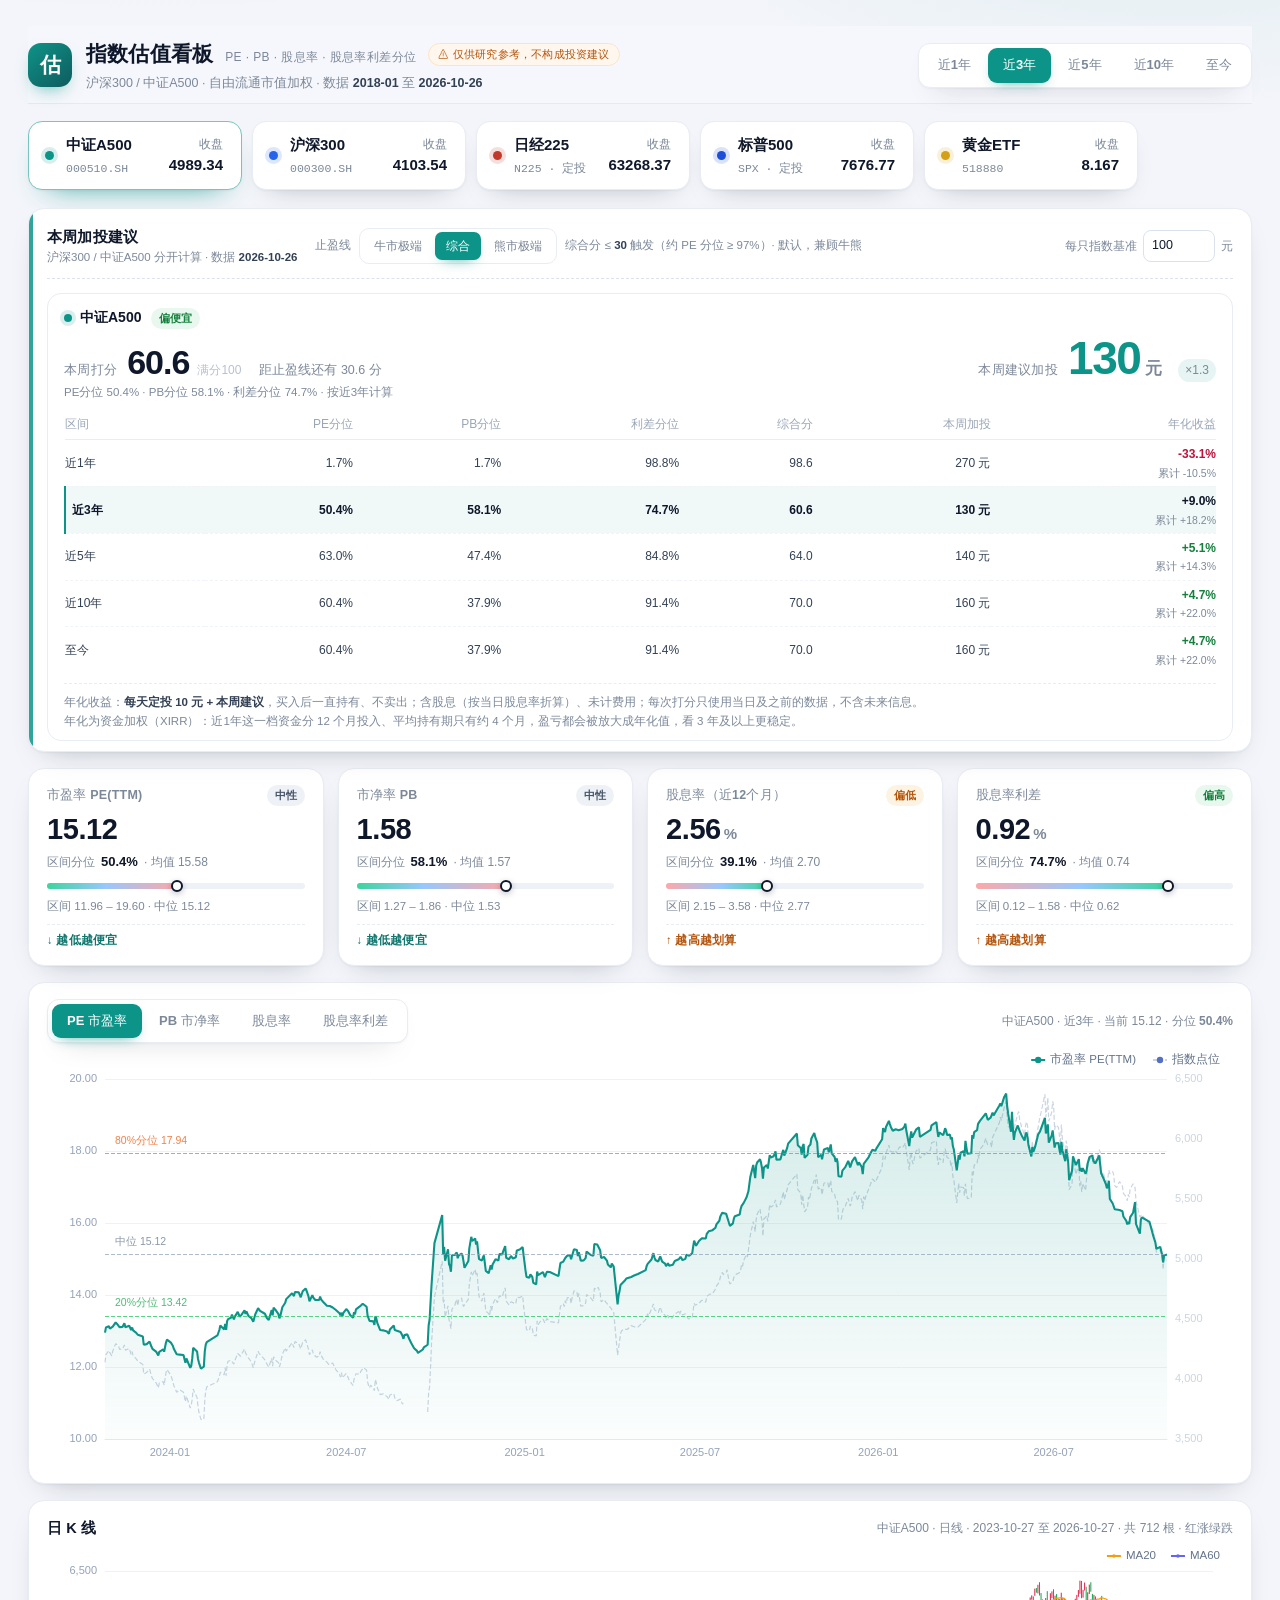
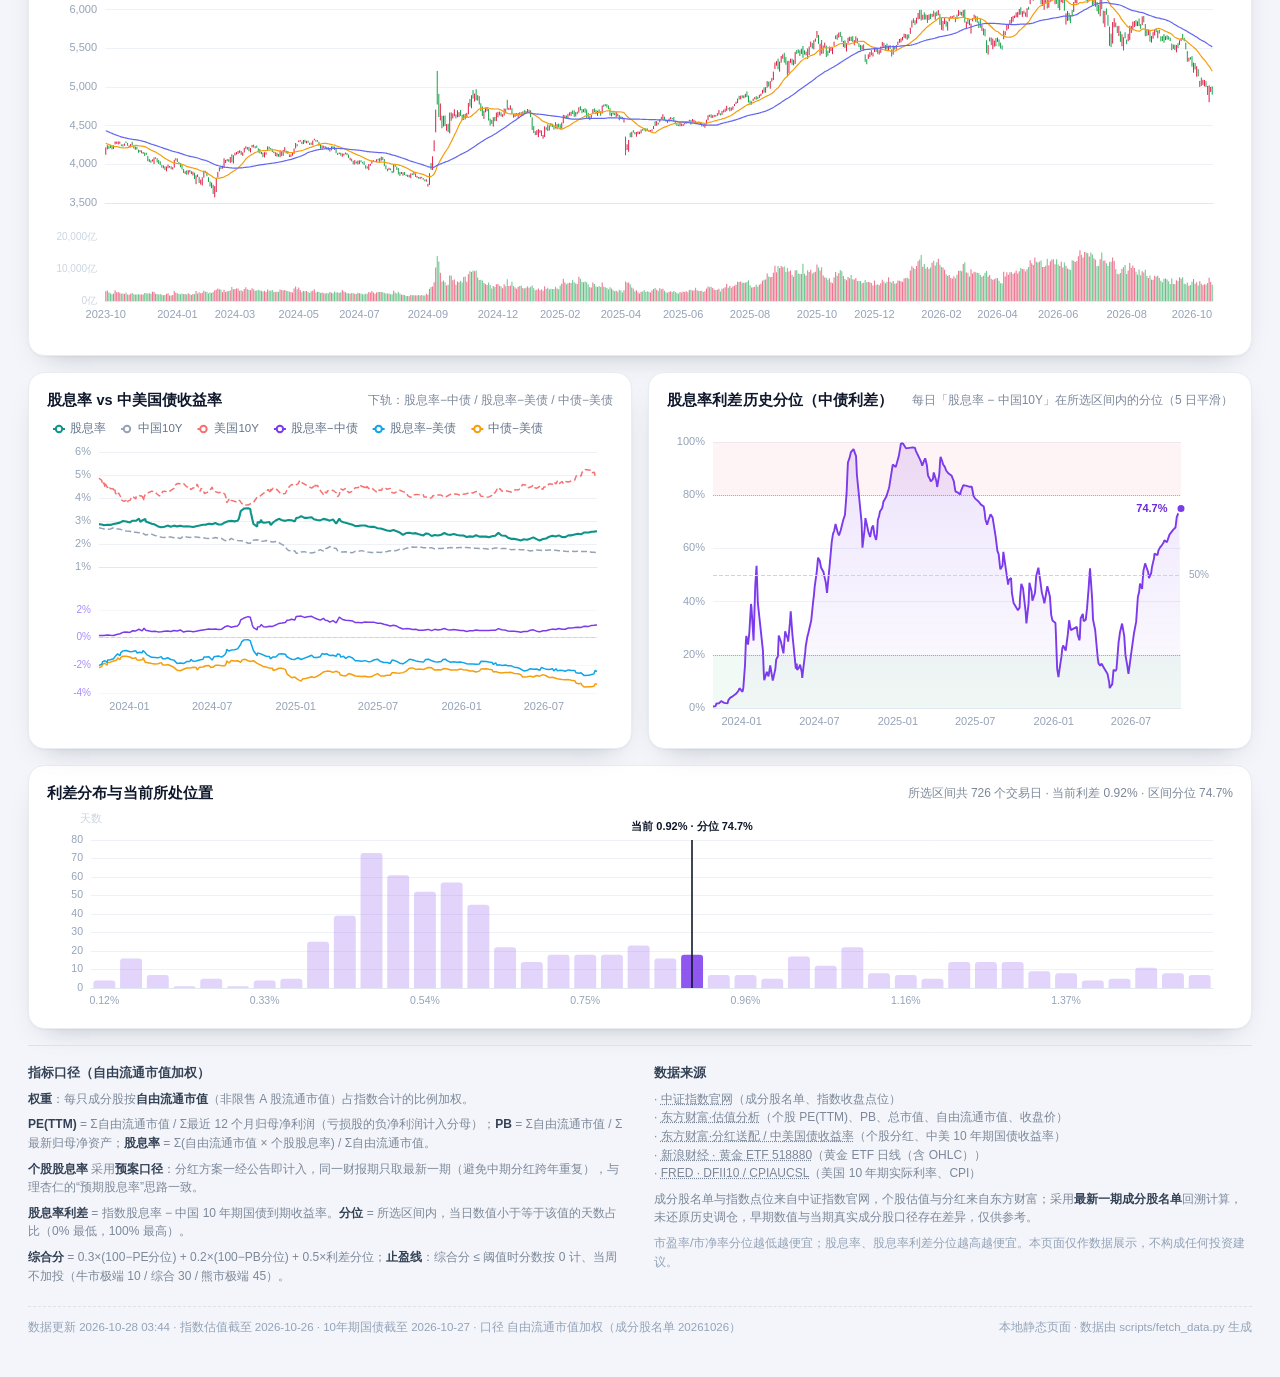
==== commit 0b32dcc8: "add gold dashboard (518880) as market risk gauge" ====
--- a/web/index.html
+++ b/web/index.html
@@ -58,6 +58,104 @@
     <div class="nk-note" id="nkNote">--</div>
   </section>
 
+  <section class="gold-view" id="goldView" hidden>
+
+    <section class="card gold-status">
+      <div class="card-head">
+        <h2>市场状态 · 避险温度计</h2>
+        <div class="card-note" id="goldStatusNote">--</div>
+      </div>
+      <div class="gold-quad">
+        <div class="gold-cell" data-q="1"><b>① 恐慌抛售</b><span>金强 · 股贵</span></div>
+        <div class="gold-cell" data-q="2"><b>② 恐慌底部</b><span>金强 · 股便宜</span></div>
+        <div class="gold-cell" data-q="4"><b>④ 流动性收缩</b><span>金弱 · 股便宜</span></div>
+        <div class="gold-cell" data-q="3"><b>③ 风险偏好过热</b><span>金弱 · 股贵</span></div>
+      </div>
+      <div class="gold-status-line" id="goldStatusLine">--</div>
+    </section>
+
+    <section class="card advice gold-advice">
+      <div class="advice-head">
+        <div class="advice-title-wrap">
+          <div class="advice-title">黄金 ETF 518880 · 参考打分</div>
+          <div class="advice-hint">仅作市场参考，不计入定投 · 数据 <b id="goldDate">--</b></div>
+        </div>
+        <div class="advice-stop-note" id="goldHint">--</div>
+      </div>
+      <div class="gold-score-row">
+        <div class="gold-score-box">
+          <div class="gold-score-label">当前分数</div>
+          <div class="gold-score" id="goldScore">--</div>
+          <div class="gold-score-sub" id="goldScoreJudge">--</div>
+        </div>
+        <div class="gold-score-box">
+          <div class="gold-score-label">参考倍数</div>
+          <div class="gold-mult" id="goldMult">--</div>
+          <div class="gold-score-sub">按现有加投表折算</div>
+        </div>
+        <table class="advice-table gold-table">
+          <thead><tr><th>区间</th><th>金股比价分位</th><th>实际金价分位</th><th>实际利率分位</th><th>综合分</th></tr></thead>
+          <tbody id="goldRows"></tbody>
+        </table>
+      </div>
+    </section>
+
+    <section class="kpis" id="goldKpis"></section>
+
+    <section class="card">
+      <div class="card-head">
+        <h2>金股比价（518880 ÷ 沪深300）</h2>
+        <div class="card-note" id="goldMainNote">--</div>
+      </div>
+      <div id="goldMainChart" class="chart chart-main"></div>
+    </section>
+
+    <section class="card">
+      <div class="card-head">
+        <h2>黄金 ETF 518880 · 日 K</h2>
+        <div class="card-note" id="goldKlineNote">--</div>
+      </div>
+      <div id="goldKline" class="chart chart-k"></div>
+    </section>
+
+    <section class="grid-2">
+      <div class="card">
+        <div class="card-head">
+          <h2>黄金 vs 沪深300（起点 = 100）</h2>
+          <div class="card-note">谁在跑赢</div>
+        </div>
+        <div id="goldNavChart" class="chart chart-sub"></div>
+      </div>
+      <div class="card">
+        <div class="card-head">
+          <h2>60 日滚动相关性</h2>
+          <div class="card-note">正 = 同涨同跌，负 = 避险跷跷板</div>
+        </div>
+        <div id="goldCorrChart" class="chart chart-sub"></div>
+      </div>
+    </section>
+
+    <section class="card">
+      <div class="card-head">
+        <h2>定投年化（每天 10 元）</h2>
+        <div class="card-note" id="goldDcaNote">--</div>
+      </div>
+      <div class="nk-result">
+        <div class="nk-block">
+          <div class="nk-label">定投年化收益</div>
+          <div class="nk-val" id="goldDcaIrr">--</div>
+          <div class="nk-sub" id="goldDcaSub">--</div>
+        </div>
+        <div class="nk-block">
+          <div class="nk-label">同期一次性买入</div>
+          <div class="nk-val small" id="goldDcaBh">--</div>
+          <div class="nk-sub" id="goldDcaBhSub">--</div>
+        </div>
+      </div>
+    </section>
+
+  </section>
+
   <section class="card advice a-share-only" id="adviceCard">
     <div class="advice-head">
       <div class="advice-title-wrap">
--- a/web/styles.css
+++ b/web/styles.css
@@ -100,6 +100,61 @@
 
 /* ---- 日经225 模式 ---- */
 body.market-mode .a-share-only { display: none !important; }
+body.gold-mode .a-share-only { display: none !important; }
+#goldView[hidden] { display: none !important; }
+body.gold-mode #goldView { display: block; }
+
+/* ---- 黄金页 ---- */
+.gold-status { margin-top: 0; }
+
+.gold-quad {
+  display: grid;
+  grid-template-columns: 1fr 1fr;
+  gap: 10px;
+  margin-top: 6px;
+}
+
+.gold-cell {
+  border: 1px solid var(--line);
+  border-radius: 12px;
+  padding: 12px 14px;
+  background: #fff;
+  transition: all .18s ease;
+}
+
+.gold-cell b { display: block; font-size: 13.5px; font-weight: 680; color: var(--ink); }
+.gold-cell span { display: block; font-size: 11.5px; color: var(--muted); margin-top: 3px; }
+.gold-cell.on { border-color: var(--accent); background: var(--accent-soft); box-shadow: 0 6px 18px -12px var(--accent); }
+.gold-cell.on b { color: var(--accent); }
+
+.gold-status-line {
+  margin-top: 12px;
+  padding-top: 11px;
+  border-top: 1px dashed var(--line);
+  font-size: 12.5px;
+  color: var(--ink-2);
+  line-height: 1.7;
+}
+
+.gold-score-row {
+  display: grid;
+  grid-template-columns: 180px 180px 1fr;
+  gap: 22px;
+  align-items: start;
+  padding-top: 14px;
+}
+
+.gold-score-box { border: 1px solid var(--line); border-radius: 14px; padding: 12px 14px; background: #fff; }
+.gold-score-label { font-size: 12.5px; color: var(--muted); }
+.gold-score { font-size: 40px; font-weight: 760; letter-spacing: -1.2px; line-height: 1.15; font-variant-numeric: tabular-nums; }
+.gold-mult { font-size: 40px; font-weight: 760; letter-spacing: -1.2px; line-height: 1.15; color: var(--accent); font-variant-numeric: tabular-nums; }
+.gold-score-sub { font-size: 11.5px; color: var(--muted); margin-top: 3px; }
+.gold-table th:first-child, .gold-table td:first-child { text-align: left; }
+
+@media (max-width: 720px) {
+  .gold-score-row { grid-template-columns: 1fr; gap: 14px; }
+  .gold-quad { grid-template-columns: 1fr; }
+}
 
 .card.nikkei { margin-top: 0; }
 
